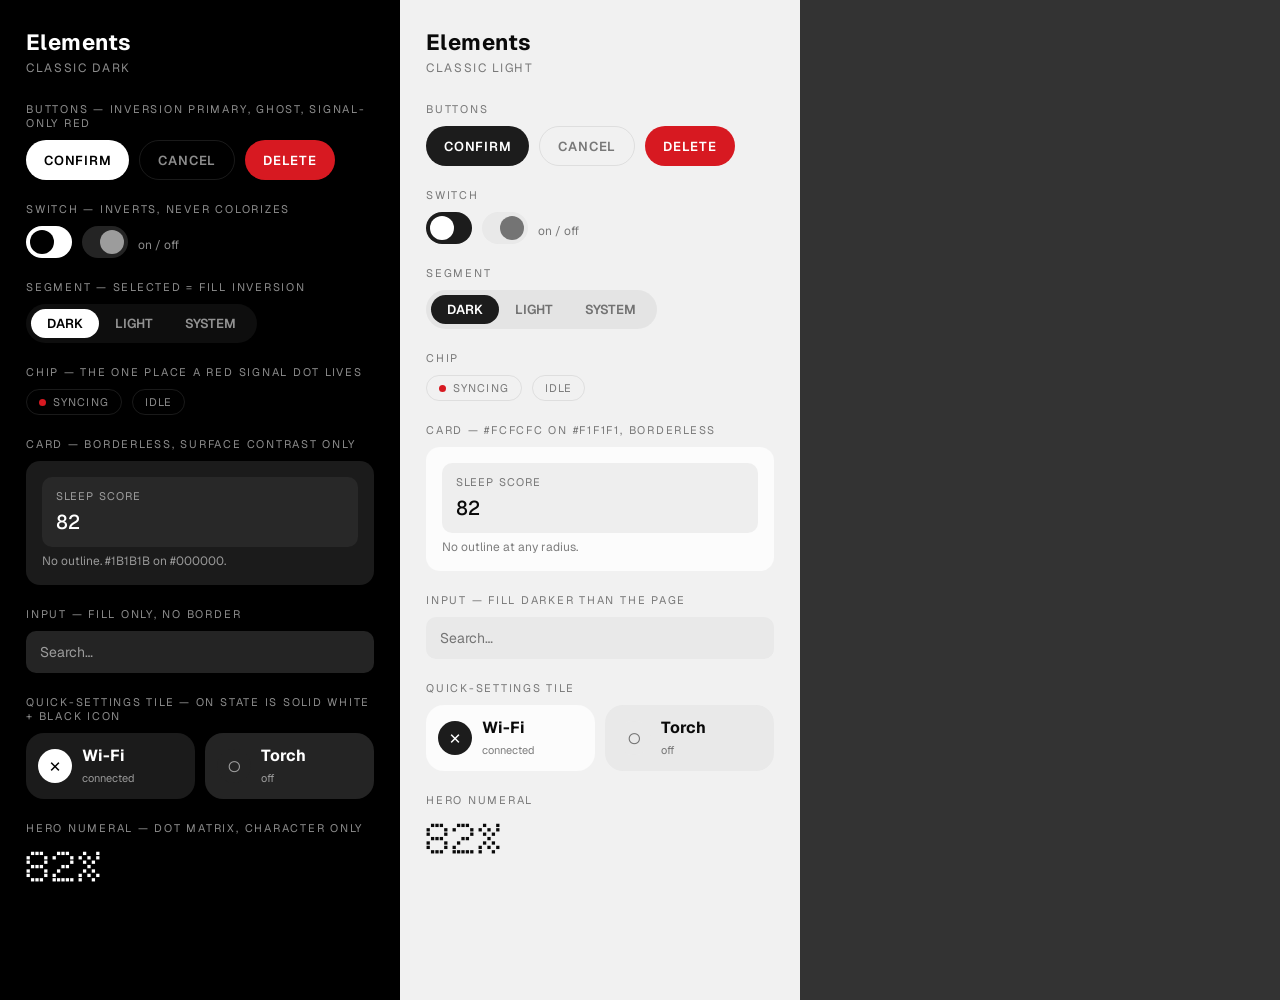
==== docs/mockup-elements.html @ 6f28afb4 "docs: element mockups (dark+light) rendered from the measured tokens" ====
<!DOCTYPE html>
<html>
<head>
<meta charset="utf-8">
<link rel="preconnect" href="https://fonts.googleapis.com">
<link href="https://fonts.googleapis.com/css2?family=Geist:wght@400;500;600;700&family=Geist+Mono:wght@400;500&family=Doto:wght@400;700&display=swap" rel="stylesheet">
<style>
  :root{ /* dark */
    --bg:#000000; --card:#1B1B1B; --s2:#242424; --tile:rgba(255,255,255,.055);
    --fg:#FFFFFF; --dim:rgba(255,255,255,.55); --line:rgba(255,255,255,.10);
    --accent:#D71921; --pbg:#FFFFFF; --pfg:#000000;
  }
  .light{
    --bg:#F1F1F1; --card:#FCFCFC; --s2:#E9E9E9; --tile:rgba(0,0,0,.055);
    --fg:#0A0A0A; --dim:rgba(0,0,0,.5); --line:rgba(0,0,0,.08);
    --accent:#D71921; --pbg:#1C1C1C; --pfg:#FFFFFF;
  }
  *{box-sizing:border-box; margin:0}
  body{background:#333; font-family:"Geist",system-ui,sans-serif; display:flex; gap:0}
  .panel{width:400px; padding:28px 26px 40px; background:var(--bg); color:var(--fg); min-height:1000px}
  .panel h1{font-size:22px; font-weight:700; letter-spacing:.02em; margin-bottom:4px}
  .panel .sub{color:var(--dim); font-size:12px; letter-spacing:.14em; text-transform:uppercase; margin-bottom:26px}
  .k{font-size:11px; letter-spacing:.16em; text-transform:uppercase; color:var(--dim); margin:22px 0 10px}
  .row{display:flex; gap:10px; align-items:center; flex-wrap:wrap}
  .card{background:var(--card); border-radius:14px; padding:16px}
  .btn{display:inline-flex; align-items:center; justify-content:center; height:40px; padding:0 18px; border-radius:999px; font-weight:600; font-size:13px; letter-spacing:.06em}
  .btn-p{background:var(--pbg); color:var(--pfg)}
  .btn-g{border:1px solid var(--line); color:var(--dim)}
  .btn-d{background:var(--accent); color:#fff}
  .sw{width:46px; height:32px; border-radius:999px; position:relative; display:inline-block}
  .sw.on{background:var(--pbg)} .sw.on::after{content:''; position:absolute; width:24px;height:24px; border-radius:50%; background:var(--pfg); top:4px; left:4px}
  .sw.off{background:var(--s2)} .sw.off::after{content:''; position:absolute; width:24px;height:24px; border-radius:50%; background:var(--dim); top:4px; right:4px}
  .chip{display:inline-flex; align-items:center; gap:7px; border:1px solid var(--line); border-radius:999px; padding:5px 12px; font-size:11px; letter-spacing:.1em; text-transform:uppercase; color:var(--dim)}
  .dot{width:7px;height:7px;border-radius:50%;background:var(--accent)}
  .seg{background:var(--tile); border-radius:999px; padding:5px; display:inline-flex}
  .seg i{font-style:normal; padding:6px 16px; border-radius:999px; font-size:13px; font-weight:600; color:var(--dim)}
  .seg i.sel{background:var(--pbg); color:var(--pfg)}
  .tile{background:var(--tile); border-radius:10px; padding:12px 14px}
  .tile span{display:block; font-size:11px; letter-spacing:.1em; text-transform:uppercase; color:var(--dim); margin-bottom:6px}
  .tile strong{font-family:"Geist Mono",monospace; font-weight:500; font-size:20px}
  .input{width:100%; height:42px; border-radius:10px; background:var(--s2); color:var(--fg); padding:0 14px; font-size:14px; display:flex; align-items:center; color:var(--dim)}
  .qs{display:flex; gap:10px}
  .qtile{flex:1; background:var(--card); border-radius:18px; padding:12px; display:flex; align-items:center; gap:10px}
  .qtile .ic{width:34px;height:34px;border-radius:50%; background:var(--pbg); color:var(--pfg); display:flex;align-items:center;justify-content:center; font-size:15px}
  .qtile small{color:var(--dim); font-size:11px}
  .hero{font-family:"Doto",monospace; font-weight:700; font-size:44px; line-height:1}
  .dots9{display:grid; grid-template-columns:repeat(9,10px); gap:3px}
  .dots9 b{width:10px;height:10px;border-radius:50%}
  .muted{color:var(--dim); font-size:12px; margin-top:6px}
</style>
</head>
<body>
<section class="panel">
  <h1>Elements</h1><div class="sub">Classic dark</div>
  <div class="k">Buttons — inversion primary, ghost, signal-only red</div>
  <div class="row"><span class="btn btn-p">CONFIRM</span><span class="btn btn-g">CANCEL</span><span class="btn btn-d">DELETE</span></div>
  <div class="k">Switch — inverts, never colorizes</div>
  <div class="row"><span class="sw on"></span><span class="sw off"></span><span class="muted">on / off</span></div>
  <div class="k">Segment — selected = fill inversion</div>
  <div class="seg"><i class="sel">DARK</i><i>LIGHT</i><i>SYSTEM</i></div>
  <div class="k">Chip — the one place a red signal dot lives</div>
  <div class="row"><span class="chip"><span class="dot"></span>SYNCING</span><span class="chip">IDLE</span></div>
  <div class="k">Card — borderless, surface contrast only</div>
  <div class="card"><div class="tile"><span>SLEEP SCORE</span><strong>82</strong></div><div class="muted">No outline. #1B1B1B on #000000.</div></div>
  <div class="k">Input — fill only, no border</div>
  <div class="input">Search…</div>
  <div class="k">Quick-settings tile — ON state is solid white + black icon</div>
  <div class="qs"><div class="qtile"><span class="ic">✕</span><div><b>Wi-Fi</b><br><small>connected</small></div></div><div class="qtile" style="background:var(--s2)"><span class="ic" style="background:var(--s2);color:var(--dim)">○</span><div><b>Torch</b><br><small>off</small></div></div></div>
  <div class="k">Hero numeral — dot matrix, character only</div>
  <div class="hero">82%</div>
</section>
<section class="panel light">
  <h1>Elements</h1><div class="sub">Classic light</div>
  <div class="k">Buttons</div>
  <div class="row"><span class="btn btn-p">CONFIRM</span><span class="btn btn-g">CANCEL</span><span class="btn btn-d">DELETE</span></div>
  <div class="k">Switch</div>
  <div class="row"><span class="sw on"></span><span class="sw off"></span><span class="muted">on / off</span></div>
  <div class="k">Segment</div>
  <div class="seg"><i class="sel">DARK</i><i>LIGHT</i><i>SYSTEM</i></div>
  <div class="k">Chip</div>
  <div class="row"><span class="chip"><span class="dot"></span>SYNCING</span><span class="chip">IDLE</span></div>
  <div class="k">Card — #FCFCFC on #F1F1F1, borderless</div>
  <div class="card"><div class="tile"><span>SLEEP SCORE</span><strong>82</strong></div><div class="muted">No outline at any radius.</div></div>
  <div class="k">Input — fill darker than the page</div>
  <div class="input">Search…</div>
  <div class="k">Quick-settings tile</div>
  <div class="qs"><div class="qtile"><span class="ic">✕</span><div><b>Wi-Fi</b><br><small>connected</small></div></div><div class="qtile" style="background:var(--s2)"><span class="ic" style="background:var(--s2);color:var(--dim)">○</span><div><b>Torch</b><br><small>off</small></div></div></div>
  <div class="k">Hero numeral</div>
  <div class="hero">82%</div>
</section>
</body>
</html>
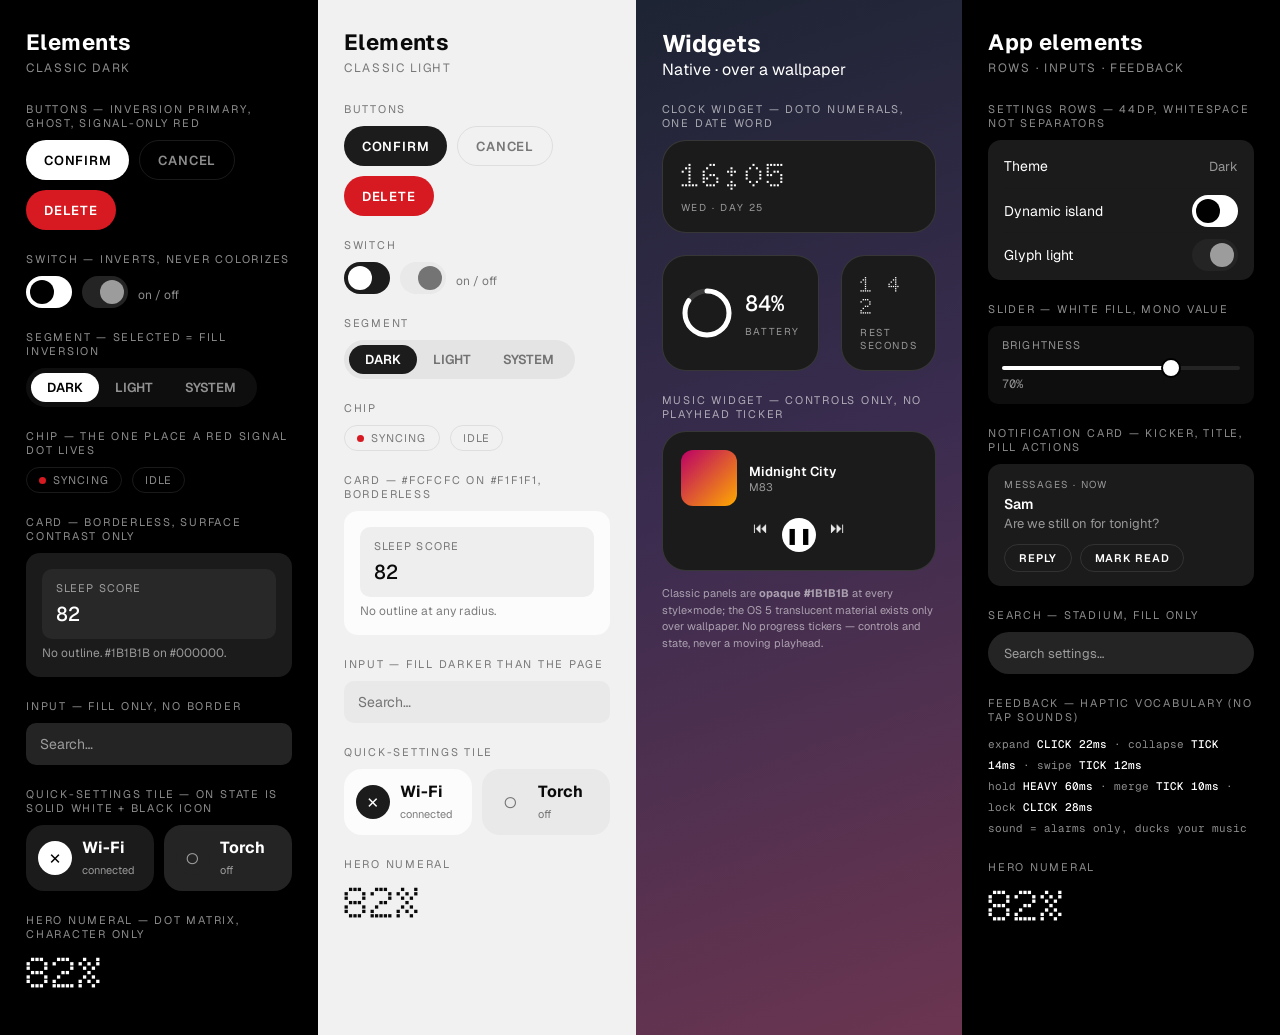
==== commit 056aa670: "docs: haptics & sound spec, widget/app-element examples, gallery refresh - New docs/feedback.md: int" ====
--- a/docs/mockup-elements.html
+++ b/docs/mockup-elements.html
@@ -47,6 +47,42 @@
   .dots9{display:grid; grid-template-columns:repeat(9,10px); gap:3px}
   .dots9 b{width:10px;height:10px;border-radius:50%}
   .muted{color:var(--dim); font-size:12px; margin-top:6px}
+  /* widgets panel — sits "over a wallpaper" to show the opaque-panel rule */
+  .panelW{width:400px; padding:28px 26px 40px; min-height:1000px; background:linear-gradient(160deg,#1d2433 0%,#3a2c4f 45%,#6b3550 100%); color:#fff}
+  .panelW .k{color:rgba(255,255,255,.6)}
+  .wgrid{display:grid; grid-template-columns:1fr 1fr; gap:22px}
+  .wcard{background:#1B1B1B; border-radius:24px; padding:18px; border:1px solid rgba(255,255,255,.12)}
+  .wclock{font-family:"Doto",monospace; font-weight:500; font-size:34px; line-height:1; letter-spacing:.04em}
+  .wkick{font-size:10px; letter-spacing:.16em; text-transform:uppercase; color:rgba(255,255,255,.55); margin-top:8px}
+  .wring{display:flex; align-items:center; gap:12px}
+  .wring svg{transform:rotate(-90deg)}
+  .wring b{font-family:"Geist Mono",monospace; font-weight:500; font-size:22px}
+  .wmus .art{width:56px;height:56px;border-radius:12px;background:linear-gradient(135deg,#b06,#fa0)}
+  .wmus .meta{flex:1; min-width:0}
+  .wmus .t{font-weight:600; font-size:13px; white-space:nowrap; overflow:hidden; text-overflow:ellipsis}
+  .wmus .a{color:rgba(255,255,255,.55); font-size:11px}
+  .wmus .ctr{display:flex; gap:14px; justify-content:center; margin-top:12px}
+  .wmus .ctr i{font-style:normal; font-size:15px; color:rgba(255,255,255,.9)}
+  .wmus .ctr .pp{background:#fff; color:#000; border-radius:50%; width:34px; height:34px; display:inline-flex; align-items:center; justify-content:center}
+  .wfoot{font-size:11px; color:rgba(255,255,255,.55); margin-top:14px; line-height:1.5}
+  /* app-elements panel */
+  .lcard{background:var(--card); border-radius:13px; padding:4px 16px}
+  .lrow{display:flex; align-items:center; justify-content:space-between; min-height:44px; gap:12px}
+  .lrow + .lrow{border-top:1px solid rgba(0,0,0,.04)}
+  .lrow .lb{font-size:14px}
+  .lrow .vv{color:var(--dim); font-size:13px}
+  .sl{position:relative; height:4px; border-radius:999px; background:var(--s2); margin:14px 0 6px}
+  .sl::before{content:''; position:absolute; left:0; top:0; bottom:0; width:70%; border-radius:999px; background:var(--pbg)}
+  .sl::after{content:''; position:absolute; left:calc(70% - 8px); top:50%; transform:translateY(-50%); width:16px; height:16px; border-radius:50%; background:var(--pbg); border:2px solid var(--bg)}
+  .ncard{background:var(--card); border-radius:13px; padding:14px 16px}
+  .ncard .kk{font-size:10px; letter-spacing:.14em; text-transform:uppercase; color:var(--dim)}
+  .ncard .tt{font-weight:600; font-size:14px; margin:4px 0 2px}
+  .ncard .bb{color:var(--dim); font-size:13px}
+  .nact{display:flex; gap:8px; margin-top:12px}
+  .nact span{border:1px solid var(--line); border-radius:999px; padding:6px 14px; font-size:11px; font-weight:600; letter-spacing:.08em}
+  .search{height:42px; border-radius:999px; background:var(--s2); display:flex; align-items:center; padding:0 16px; color:var(--dim); font-size:13px}
+  .hv{font-family:"Geist Mono",monospace; font-size:11px; color:var(--dim); line-height:1.9}
+  .hv b{color:var(--fg); font-weight:500}
 </style>
 </head>
 <body>
@@ -88,5 +124,57 @@
   <div class="k">Hero numeral</div>
   <div class="hero">82%</div>
 </section>
+<section class="panelW">
+  <h1>Widgets</h1><div class="sub">Native · over a wallpaper</div>
+  <div class="k">Clock widget — Doto numerals, one date word</div>
+  <div class="wcard"><div class="wclock">16:05</div><div class="wkick">Wed · Day 25</div></div>
+  <div class="wgrid" style="margin-top:22px">
+    <div class="wcard wring">
+      <svg width="52" height="52" viewBox="0 0 52 52">
+        <circle cx="26" cy="26" r="22" fill="none" stroke="rgba(255,255,255,.14)" stroke-width="5"/>
+        <circle cx="26" cy="26" r="22" fill="none" stroke="#FFFFFF" stroke-width="5" stroke-dasharray="116 138" stroke-linecap="round"/>
+      </svg>
+      <div><b>84%</b><div class="wkick">BATTERY</div></div>
+    </div>
+    <div class="wcard"><div class="wclock" style="font-size:22px">1 4 2</div><div class="wkick">REST SECONDS</div></div>
+  </div>
+  <div class="k" style="margin-top:22px">Music widget — controls only, no playhead ticker</div>
+  <div class="wcard wmus">
+    <div style="display:flex; gap:12px; align-items:center">
+      <div class="art"></div>
+      <div class="meta"><div class="t">Midnight City</div><div class="a">M83</div></div>
+    </div>
+    <div class="ctr"><i>⏮</i><span class="pp">❚❚</span><i>⏭</i></div>
+  </div>
+  <div class="wfoot">Classic panels are <b>opaque #1B1B1B</b> at every style×mode; the OS 5 translucent material exists only over wallpaper. No progress tickers — controls and state, never a moving playhead.</div>
+</section>
+<section class="panel">
+  <h1>App elements</h1><div class="sub">Rows · inputs · feedback</div>
+  <div class="k">Settings rows — 44dp, whitespace not separators</div>
+  <div class="lcard">
+    <div class="lrow"><span class="lb">Theme</span><span class="vv">Dark</span></div>
+    <div class="lrow"><span class="lb">Dynamic island</span><span class="sw on"></span></div>
+    <div class="lrow"><span class="lb">Glyph light</span><span class="sw off"></span></div>
+  </div>
+  <div class="k">Slider — white fill, mono value</div>
+  <div class="tile"><span>BRIGHTNESS</span><div class="sl"></div><div class="muted" style="font-family:'Geist Mono',monospace">70%</div></div>
+  <div class="k">Notification card — kicker, title, pill actions</div>
+  <div class="ncard">
+    <div class="kk">MESSAGES · NOW</div>
+    <div class="tt">Sam</div>
+    <div class="bb">Are we still on for tonight?</div>
+    <div class="nact"><span>REPLY</span><span>MARK READ</span></div>
+  </div>
+  <div class="k">Search — stadium, fill only</div>
+  <div class="search">Search settings…</div>
+  <div class="k">Feedback — haptic vocabulary (no tap sounds)</div>
+  <div class="hv">
+    expand <b>CLICK 22ms</b> · collapse <b>TICK 14ms</b> · swipe <b>TICK 12ms</b><br>
+    hold <b>HEAVY 60ms</b> · merge <b>TICK 10ms</b> · lock <b>CLICK 28ms</b><br>
+    sound = alarms only, ducks your music
+  </div>
+  <div class="k">Hero numeral</div>
+  <div class="hero">82%</div>
+</section>
 </body>
 </html>
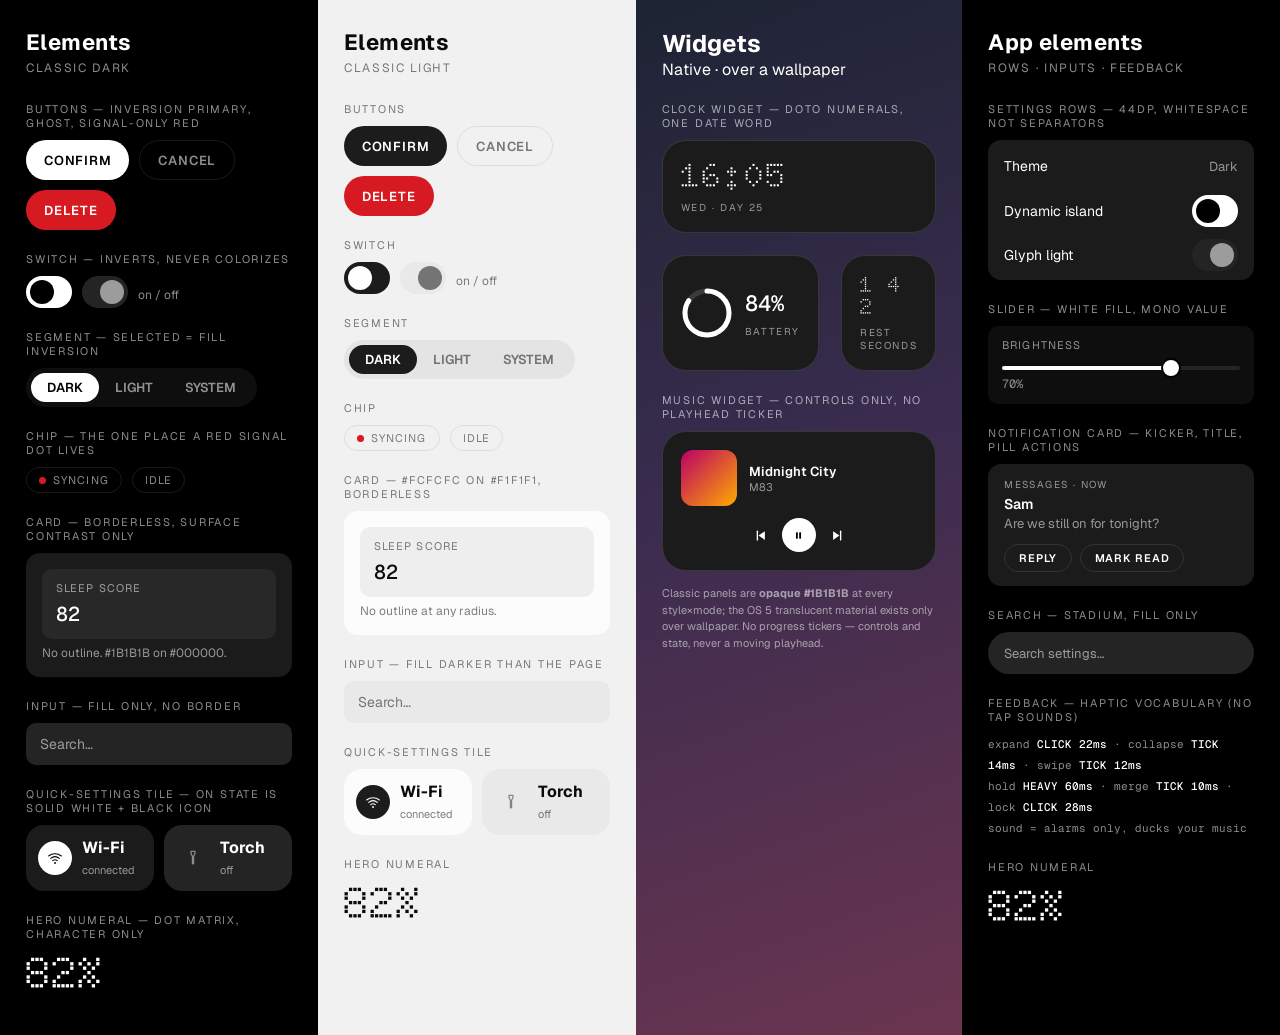
==== commit f605b485: "fix(site+gallery): emoji glyphs -> inline SVG icons; ARGB hairline trap documented Two bugs found in" ====
--- a/docs/mockup-elements.html
+++ b/docs/mockup-elements.html
@@ -61,9 +61,12 @@
   .wmus .meta{flex:1; min-width:0}
   .wmus .t{font-weight:600; font-size:13px; white-space:nowrap; overflow:hidden; text-overflow:ellipsis}
   .wmus .a{color:rgba(255,255,255,.55); font-size:11px}
-  .wmus .ctr{display:flex; gap:14px; justify-content:center; margin-top:12px}
-  .wmus .ctr i{font-style:normal; font-size:15px; color:rgba(255,255,255,.9)}
+  .wmus .ctr{display:flex; gap:14px; justify-content:center; align-items:center; margin-top:12px}
+  .wmus .ctr svg{width:15px;height:15px;display:block}
   .wmus .ctr .pp{background:#fff; color:#000; border-radius:50%; width:34px; height:34px; display:inline-flex; align-items:center; justify-content:center}
+  .wmus .ctr .pp svg{width:11px;height:11px}
+  .qtile .ic svg{width:16px;height:16px;display:block}
+  .svgi{stroke:currentColor;fill:none;stroke-width:1.6;stroke-linecap:round;stroke-linejoin:round}
   .wfoot{font-size:11px; color:rgba(255,255,255,.55); margin-top:14px; line-height:1.5}
   /* app-elements panel */
   .lcard{background:var(--card); border-radius:13px; padding:4px 16px}
@@ -101,7 +104,7 @@
   <div class="k">Input — fill only, no border</div>
   <div class="input">Search…</div>
   <div class="k">Quick-settings tile — ON state is solid white + black icon</div>
-  <div class="qs"><div class="qtile"><span class="ic">✕</span><div><b>Wi-Fi</b><br><small>connected</small></div></div><div class="qtile" style="background:var(--s2)"><span class="ic" style="background:var(--s2);color:var(--dim)">○</span><div><b>Torch</b><br><small>off</small></div></div></div>
+  <div class="qs"><div class="qtile"><span class="ic"><svg class="svgi" viewBox="0 0 24 24"><path d="M2.5 9a15 15 0 0 1 19 0M5.5 12.5a10.5 10.5 0 0 1 13 0M8.5 16a6 6 0 0 1 7 0"/><circle cx="12" cy="19.5" r="1.4" fill="currentColor" stroke="none"/></svg></span><div><b>Wi-Fi</b><br><small>connected</small></div></div><div class="qtile" style="background:var(--s2)"><span class="ic" style="background:var(--s2);color:var(--dim)"><svg class="svgi" viewBox="0 0 24 24"><path d="M9 2h6v3.5L13 9v11a1 1 0 0 1-1 1h0a1 1 0 0 1-1-1V9L9 5.5z"/></svg></span><div><b>Torch</b><br><small>off</small></div></div></div>
   <div class="k">Hero numeral — dot matrix, character only</div>
   <div class="hero">82%</div>
 </section>
@@ -120,7 +123,7 @@
   <div class="k">Input — fill darker than the page</div>
   <div class="input">Search…</div>
   <div class="k">Quick-settings tile</div>
-  <div class="qs"><div class="qtile"><span class="ic">✕</span><div><b>Wi-Fi</b><br><small>connected</small></div></div><div class="qtile" style="background:var(--s2)"><span class="ic" style="background:var(--s2);color:var(--dim)">○</span><div><b>Torch</b><br><small>off</small></div></div></div>
+  <div class="qs"><div class="qtile"><span class="ic"><svg class="svgi" viewBox="0 0 24 24"><path d="M2.5 9a15 15 0 0 1 19 0M5.5 12.5a10.5 10.5 0 0 1 13 0M8.5 16a6 6 0 0 1 7 0"/><circle cx="12" cy="19.5" r="1.4" fill="currentColor" stroke="none"/></svg></span><div><b>Wi-Fi</b><br><small>connected</small></div></div><div class="qtile" style="background:var(--s2)"><span class="ic" style="background:var(--s2);color:var(--dim)"><svg class="svgi" viewBox="0 0 24 24"><path d="M9 2h6v3.5L13 9v11a1 1 0 0 1-1 1h0a1 1 0 0 1-1-1V9L9 5.5z"/></svg></span><div><b>Torch</b><br><small>off</small></div></div></div>
   <div class="k">Hero numeral</div>
   <div class="hero">82%</div>
 </section>
@@ -144,7 +147,11 @@
       <div class="art"></div>
       <div class="meta"><div class="t">Midnight City</div><div class="a">M83</div></div>
     </div>
-    <div class="ctr"><i>⏮</i><span class="pp">❚❚</span><i>⏭</i></div>
+    <div class="ctr">
+      <svg class="svgi" viewBox="0 0 24 24"><path d="M7 5v14" stroke-width="2.2"/><path d="M19 5v14l-10-7z" fill="currentColor" stroke="none"/></svg>
+      <span class="pp"><svg viewBox="0 0 24 24" fill="currentColor"><rect x="6.5" y="5" width="4" height="14" rx="1"/><rect x="13.5" y="5" width="4" height="14" rx="1"/></svg></span>
+      <svg class="svgi" viewBox="0 0 24 24"><path d="M17 5v14" stroke-width="2.2"/><path d="M5 5v14l10-7z" fill="currentColor" stroke="none"/></svg>
+    </div>
   </div>
   <div class="wfoot">Classic panels are <b>opaque #1B1B1B</b> at every style×mode; the OS 5 translucent material exists only over wallpaper. No progress tickers — controls and state, never a moving playhead.</div>
 </section>
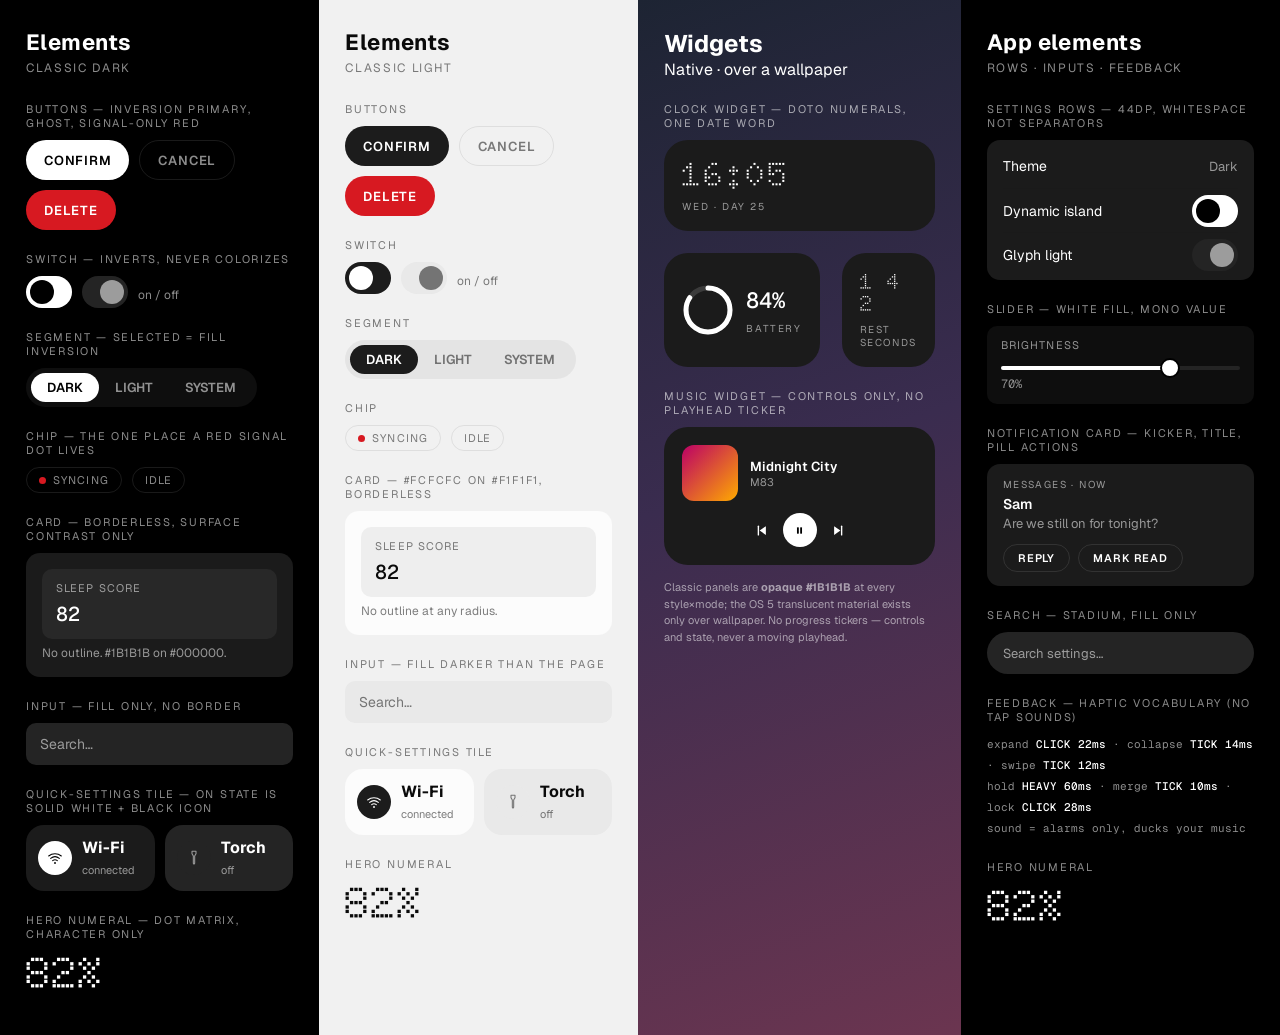
==== commit 329bfe22: "fix(site+gallery): widget panels are borderless in Classic — border was OS 5-only The measured matri" ====
--- a/docs/mockup-elements.html
+++ b/docs/mockup-elements.html
@@ -51,7 +51,7 @@
   .panelW{width:400px; padding:28px 26px 40px; min-height:1000px; background:linear-gradient(160deg,#1d2433 0%,#3a2c4f 45%,#6b3550 100%); color:#fff}
   .panelW .k{color:rgba(255,255,255,.6)}
   .wgrid{display:grid; grid-template-columns:1fr 1fr; gap:22px}
-  .wcard{background:#1B1B1B; border-radius:24px; padding:18px; border:1px solid rgba(255,255,255,.12)}
+  .wcard{background:#1B1B1B; border-radius:24px; padding:18px}
   .wclock{font-family:"Doto",monospace; font-weight:500; font-size:34px; line-height:1; letter-spacing:.04em}
   .wkick{font-size:10px; letter-spacing:.16em; text-transform:uppercase; color:rgba(255,255,255,.55); margin-top:8px}
   .wring{display:flex; align-items:center; gap:12px}
